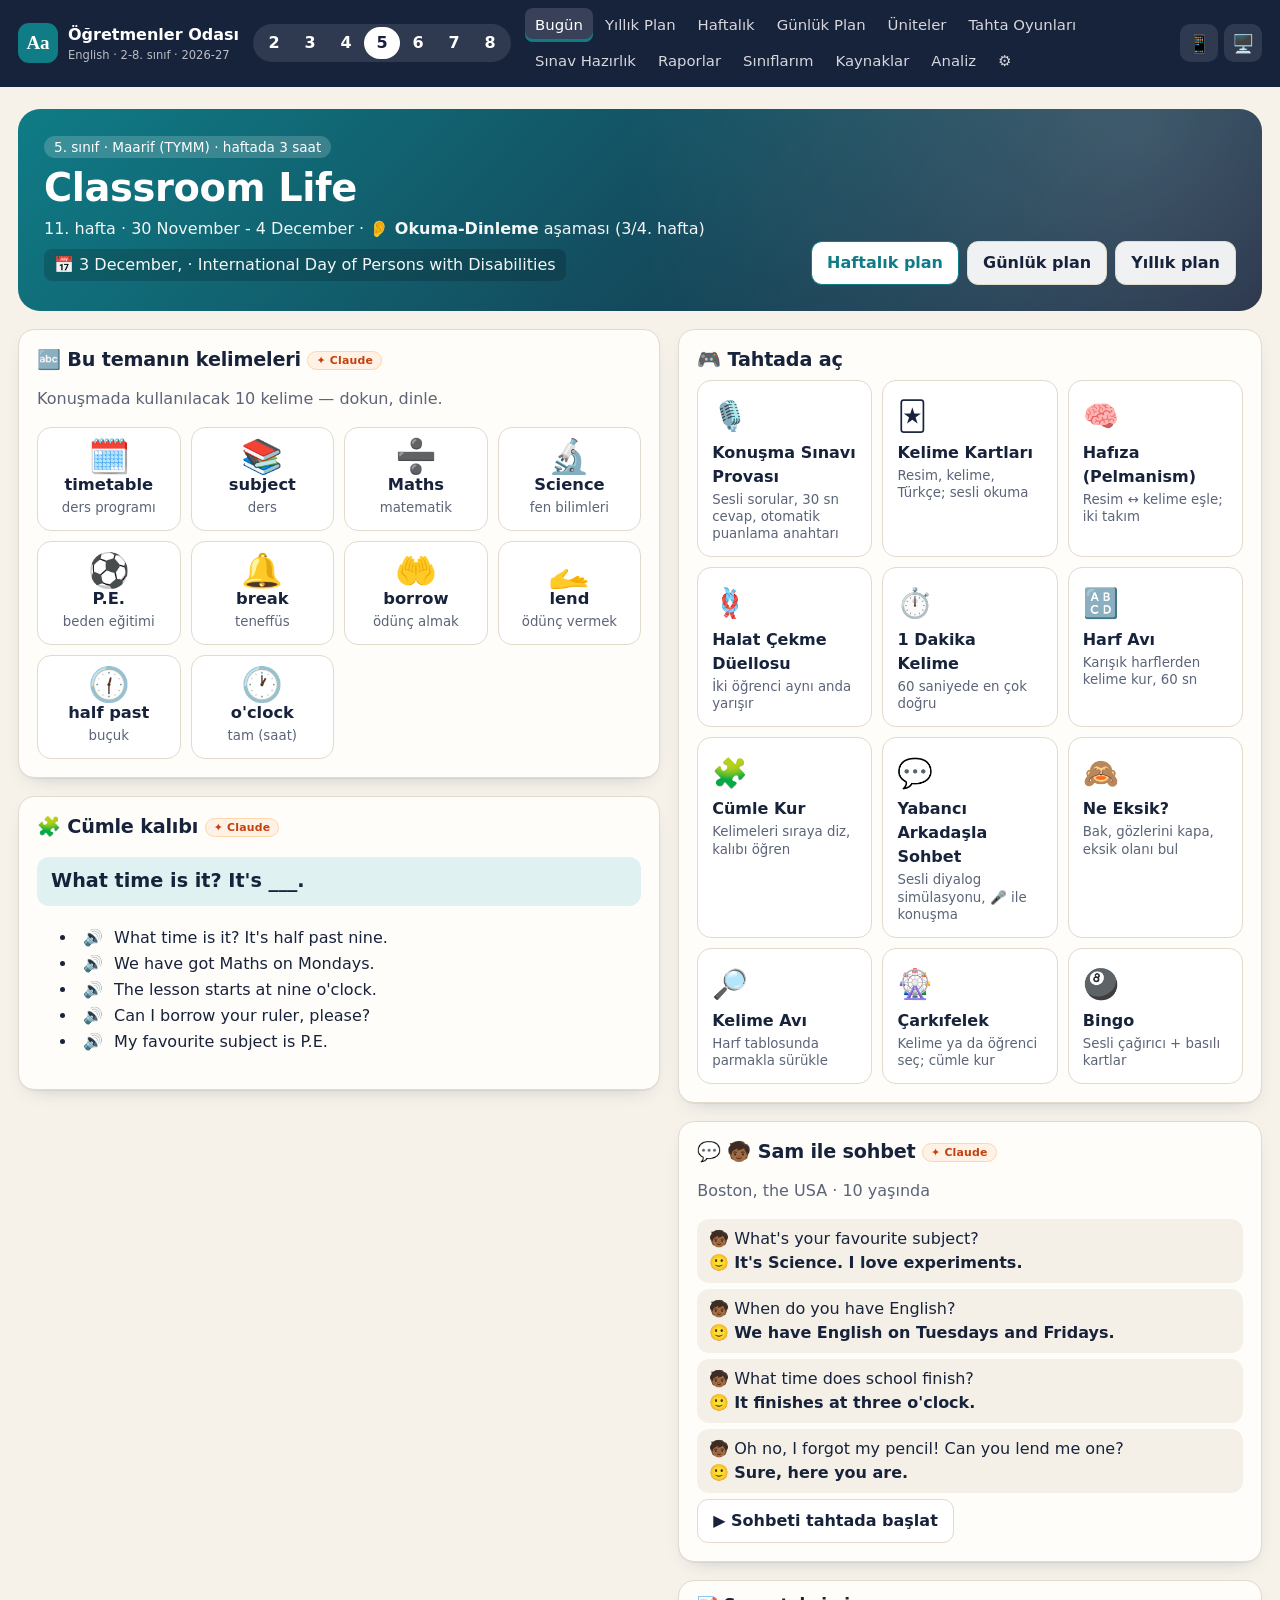
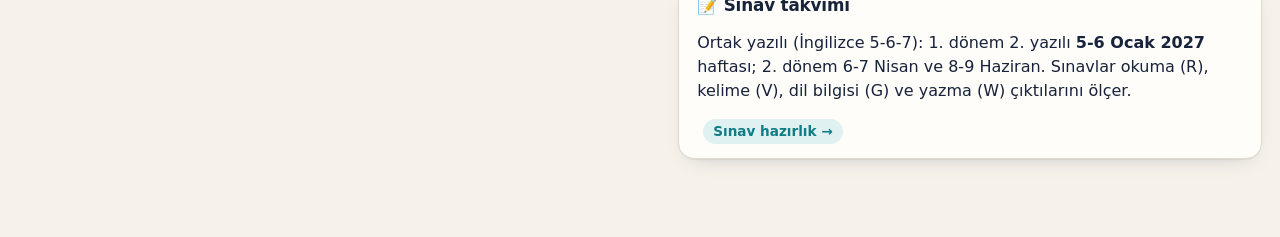
==== index.html @ d0e78f54 "Öğretmenler Odası · English 0.1: 2-8. sınıf MEB 2026-27 planları, tahta oyunları, düellolar, konuşma" ====
<!doctype html>
<html lang="tr">
<head>
<meta charset="utf-8">
<meta name="viewport" content="width=device-width, initial-scale=1">
<title>Öğretmenler Odası · English</title>
<meta name="description" content="İngilizce öğretmenleri için 2-8. sınıf Maarif ve 2018 programına göre yıllık, haftalık, günlük plan; akıllı tahta oyunları, sohbet simülasyonu, raporlar.">
<link rel="stylesheet" href="css/stil.css">
</head>
<body>
<header class="ust">
  <a class="marka" href="#bugun"><span class="marka-isaret">Aa</span><span><b>Öğretmenler Odası</b><small>English · 2-8. sınıf · 2026-27</small></span></a>
  <nav class="sinif-sec" id="sinif-sec" aria-label="Sınıf düzeyi"></nav>
  <nav class="menu" id="menu"></nav>
  <div class="ust-sag"><a class="ikon" href="ogrenci.html" title="Öğrenci uygulaması">📱</a><button class="ikon" id="tahta-modu" title="Akıllı tahta modu (iri yazı)">🖥️</button></div>
</header>
<main id="sayfa" class="sayfa"></main>
<div id="baski"></div>

<template id="analiz-sablon">
<div class="sayfa-bas"><div><h1>Program ve Sınav Analizi</h1><p class="soluk">2026-2027 İngilizce 2-8. sınıf · araştırma özeti (20 Kasım 2026)</p></div></div>
<div class="iki-kolon"><div>
<div class="kart-kutu"><h2>1. Hangi sınıf hangi programda?</h2>
<table class="plan"><thead><tr><th>Sınıf</th><th>2026-27 programı</th><th>Haftalık saat</th><th>Yapı</th></tr></thead><tbody>
<tr><td>2</td><td>Maarif (TYMM) — 2. yılı</td><td>2</td><td>6 tema (School Life → Life in the City & the World)</td></tr>
<tr><td>3</td><td><b>Maarif — bu yıl başladı</b></td><td>2</td><td>6 tema; orientation + 2 hafta revision</td></tr>
<tr><td>4</td><td>2018 programı</td><td>2</td><td>10 ünite (Classroom Rules → Food and Drinks)</td></tr>
<tr><td>5</td><td>Maarif — 3. yılı</td><td>3</td><td>8 tema (School Life → Life in the Universe & Future)</td></tr>
<tr><td>6</td><td>Maarif — 2. yılı</td><td>3</td><td>8 tema</td></tr>
<tr><td>7</td><td>2018 programı</td><td>4</td><td>10 ünite (Appearance and Personality → Planets)</td></tr>
<tr><td>8</td><td>2018 programı (LGS)</td><td>4</td><td>10 ünite (Friendship → Natural Forces)</td></tr></tbody></table>
<p class="soluk">Kaynak: MEB “İngilizce (2-8. sınıf) taslak yıllık çerçeve plan” 2026-2027 (tymm.meb.gov.tr). 4, 7, 8. sınıfların Maarif temaları yayımlandı ama 2027-28'de uygulanacak; uygulama bunları “gelecek program” olarak saklar.</p></div>
<div class="kart-kutu"><h2>2. Maarif modelinin ders akışı</h2>
<p>Her tema aynı beceri ailelerini sırayla işler: <b>L</b> dinleme/izleme (hazırlık → genel anlam → ayrıntı → yansıtma), <b>P</b> telaffuz, <b>R</b> okuma, <b>V</b> kelime, <b>G</b> dil bilgisi (kalıp/“chunk”), <b>W</b> yazma (kopyala → modelden üret → yapılandır → paylaş → yansıt), <b>S</b> konuşma. Kod biçimi <code>ENG.5.2.V1</code> = 5. sınıf, 2. tema, kelime çıktısı.</p>
<ul><li>Giriş metni çoğunlukla <b>dijital hikâye</b>: önce durmadan, sonra durdurarak izlenir.</li>
<li>Dil bilgisi <b>kural anlatmadan</b>, kalıplarla ve örneklerden keşfettirilerek verilir (2-3. sınıfta tamamen “chunk”).</li>
<li>Önerilen teknikler: TPR, gölge okuma, koro, fısıltı zinciri, piramit/radyo okuma, Bingo, Pelmanism, King's Game, Odd One Out, resim sözlüğü, show and tell.</li>
<li>Her temanın sonunda <b>performans görevi</b> (ör. 5. sınıf “dream classroom” posteri, 8. sınıf okul etkinliği önerisi) ve dereceli puanlama.</li>
<li>Her temada <b>farklılaştırma</b>: zenginleştirme + destekleme etkinliği.</li></ul>
<p>Uygulama bu akışı 6 aşamaya böler: 🔍 Keşif → 🔤 Kelime → 🧩 Kalıp → 👂 Okuma-Dinleme → 🗣️ Konuşma → ✍️ Yazma & Görev; temanın hafta sayısına göre dağıtır.</p></div>
</div><div>
<div class="kart-kutu"><h2>3. Sınav sistemi</h2>
<ul><li><b>Ortak Yazılı Sınav Sistemi (OYSS)</b> 2026-27'de ortaokul 5, 6, 7. sınıflarda İngilizceyi kapsıyor (okul geneli). MEB her dönem için 5 senaryoluk konu-soru dağılım tablosu yayımlıyor; zümre birini seçiyor.</li>
<li>Tablolarda yalnız <b>R (okuma), V (kelime), G (dil bilgisi), W (yazma)</b> çıktıları var; dinleme ve konuşma yazılıda ölçülmüyor → derste performans ve gözlemle değerlendirilmeli.</li>
<li>Ülke geneli ortak sınavlarda İngilizce yok (6-7 matematik/Türkçe). Ülke geneli takvim: 5-6 Ocak, 6-7 Nisan, 8-9 Haziran 2027.</li>
<li><b>LGS</b>: sistem değişmedi; sözel oturumda 10 İngilizce sorusu. 8. sınıf İngilizce programı değişmedi.</li></ul></div>
<div class="kart-kutu"><h2>4. Bu uygulamada neler var?</h2>
<ul><li>MEB yıllık planı (37 hafta), tema içerikleri, farklılaştırma ve performans görevleri — resmî metinden otomatik.</li>
<li>Her ünite için ≤10 konuşma kelimesi, 1 cümle kalıbı + 5 örnek, yabancı arkadaşla 4 adımlık sohbet (✦ Claude).</li>
<li>Haftalık plan, sınıf saatine göre günlük plan (40 dk, MEB tablosu biçimi, Word'e aktarılır).</li>
<li>11 tahta oyunu; düellolar: Halat Çekme, 1 Dakika Kelime, Harf Avı.</li>
<li>Öğrenci uygulaması: haftalık görev, aralıklı tekrar (Leitner), düellolar, rapor kodu / sunucu senkronu.</li>
<li>Ücretsiz platform bağlantıları (Eğitimhane, Wordwall, İngilizceciyiz, Liveworksheets…) — içerik sahiplerine ait olduğu için kopyalanmaz, bağlantı verilir.</li></ul></div>
<div class="kart-kutu"><h2>Kaynaklar</h2><ul class="kucuk-y">
<li><a target="_blank" rel="noopener" href="https://tymm.meb.gov.tr/ogretim-programlari/ingilizce-dersi-temel-egitim">TYMM İngilizce öğretim programı (2-8)</a></li>
<li><a target="_blank" rel="noopener" href="https://tymm.meb.gov.tr/taslak-cerceve-planlari/temel-egitim">TYMM taslak çerçeve planları 2026-27</a></li>
<li><a target="_blank" rel="noopener" href="https://odsgm.meb.gov.tr/www/1donem-konu-soru-dagilim-tablolari-2026-2027/icerik/1724">ODSGM 1. dönem konu-soru dağılım tabloları</a></li>
<li><a target="_blank" rel="noopener" href="https://www.meb.gov.tr/ortak-yazili-sinav-sistemiyle-ilgili-sikca-sorulan-sorular-rehberi-hazirlandi/haber/42290/tr">MEB: OYSS sıkça sorulan sorular</a></li>
<li><a target="_blank" rel="noopener" href="https://meb.gov.tr/ulke-geneli-ortak-yazili-sinav-takvimi-belli-oldu/haber/41874/tr">MEB: ülke geneli ortak yazılı takvimi</a></li></ul></div>
</div></div>
</template>

<script src="js/yapilandirma.js"></script>
<script src="js/veri-meb.js"></script>
<script src="js/icerik-ilkokul.js"></script>
<script src="js/icerik-56.js"></script>
<script src="js/icerik-78.js"></script>
<script src="js/ortak.js"></script>
<script src="js/oyunlar.js"></script>
<script src="js/app.js"></script>
</body>
</html>
---- css/stil.css ----
/* Öğretmenler Odası · English — kâğıt zemin, mürekkep üst çubuk; her sınıf düzeyinin kendi rengi. Akıllı tahtada uzaktan okunur. */
:root {
  --kagit: #f6f2ea; --kart: #fffdf9; --murekkep: #17223b; --soluk: #5b6478; --cizgi: #e2dacb;
  --vurgu: #0f7c86; --vurgu-acik: #dff1f1; --claude: #c2410c; --meb: #b91c1c; --dis: #475569;
  --dogru: #15803d; --yanlis: #dc2626; --t0: #2563eb; --t1: #e11d48;
  --golge: 0 1px 0 rgba(23, 34, 59, .05), 0 8px 22px -14px rgba(23, 34, 59, .35);
  --r: 16px; --font: "Segoe UI", "Noto Sans", system-ui, sans-serif;
}
body[data-sinif="2"] { --vurgu: #e4572e; --vurgu-acik: #fde4dc; }
body[data-sinif="3"] { --vurgu: #d97706; --vurgu-acik: #fdeccc; }
body[data-sinif="4"] { --vurgu: #65a30d; --vurgu-acik: #e6f4d0; }
body[data-sinif="5"] { --vurgu: #0f7c86; --vurgu-acik: #dff1f1; }
body[data-sinif="6"] { --vurgu: #2563eb; --vurgu-acik: #dde8fd; }
body[data-sinif="7"] { --vurgu: #7c3aed; --vurgu-acik: #ece3fd; }
body[data-sinif="8"] { --vurgu: #be123c; --vurgu-acik: #fbdde5; }
* { box-sizing: border-box; }
[hidden] { display: none !important; }
html { font-size: 16px; }
body { margin: 0; background: var(--kagit); color: var(--murekkep); font-family: var(--font); line-height: 1.5; }
body.tahta { font-size: 1.25rem; }
a { color: var(--vurgu); }
button, input, select, textarea { font: inherit; color: inherit; }
h1, h2, h3 { line-height: 1.2; margin: 0 0 .5em; letter-spacing: -.01em; }
h1 { font-size: 1.9rem; } h2 { font-size: 1.2rem; } h3 { font-size: 1.05rem; }
pre { white-space: pre-wrap; font: inherit; font-size: .92em; margin: .3em 0; }
code { background: #efe8da; padding: 1px 5px; border-radius: 5px; }

/* üst çubuk */
.ust { position: sticky; top: 0; z-index: 30; display: flex; align-items: center; gap: 14px; padding: 8px 18px; background: var(--murekkep); color: #fff; flex-wrap: wrap; }
.marka { display: flex; gap: 10px; align-items: center; color: #fff; text-decoration: none; }
.marka-isaret { display: grid; place-items: center; width: 40px; height: 40px; border-radius: 11px; background: var(--vurgu); font-weight: 800; font-size: 19px; font-family: Georgia, serif; }
.marka b { display: block; } .marka small { display: block; opacity: .7; font-size: .72rem; }
.sinif-sec { display: flex; background: rgba(255,255,255,.1); border-radius: 999px; padding: 3px; }
.sinif-sec button { border: 0; background: transparent; color: #fff; width: 36px; height: 32px; border-radius: 999px; font-weight: 700; cursor: pointer; }
.sinif-sec button[aria-selected="true"] { background: #fff; color: var(--murekkep); }
.menu { display: flex; gap: 2px; flex-wrap: wrap; flex: 1; }
.menu a { color: #fff; text-decoration: none; padding: 6px 10px; border-radius: 8px; opacity: .82; font-size: .93rem; }
.menu a:hover, .menu a.aktif { background: rgba(255,255,255,.14); opacity: 1; }
.menu a.aktif { box-shadow: inset 0 -3px 0 var(--vurgu); }
.ust-sag { display: flex; gap: 6px; }
.ikon { display: grid; place-items: center; width: 38px; height: 38px; border-radius: 10px; border: 0; background: rgba(255,255,255,.1); color: #fff; text-decoration: none; cursor: pointer; font-size: 18px; }

.sayfa { max-width: 1360px; margin: 0 auto; padding: 22px 18px 60px; }
.sayfa-bas { display: flex; justify-content: space-between; align-items: flex-end; gap: 14px; flex-wrap: wrap; margin-bottom: 16px; }
.sayfa-bas .sag { display: flex; gap: 8px; flex-wrap: wrap; }
.soluk { color: var(--soluk); } .orta { text-align: center; padding: 40px; }
.bilgi { background: #fff7e0; border: 1px solid #f1dca0; padding: 10px 14px; border-radius: 12px; }
.iki-kolon { display: grid; grid-template-columns: 1.1fr 1fr; gap: 18px; align-items: start; }
@media (max-width: 980px) { .iki-kolon { grid-template-columns: 1fr; } }
.kart-kutu { background: var(--kart); border: 1px solid var(--cizgi); border-radius: var(--r); padding: 18px; box-shadow: var(--golge); margin-bottom: 18px; }
.kart-kutu.ince { padding: 14px 18px; }
.kart-kutu.vurgu-k { border-left: 6px solid var(--vurgu); }
details { border-top: 1px dashed var(--cizgi); padding: 8px 0; } summary { cursor: pointer; font-weight: 600; }

.btn { display: inline-flex; align-items: center; gap: 6px; padding: 9px 15px; border-radius: 11px; border: 1px solid var(--cizgi); background: #fff; cursor: pointer; text-decoration: none; color: var(--murekkep); font-weight: 600; }
.btn:hover { border-color: var(--vurgu); }
.btn.ana { background: var(--vurgu); color: #fff; border-color: var(--vurgu); }
.btn.yesil { background: var(--dogru); color: #fff; border-color: var(--dogru); } .btn.kirmizi { color: var(--yanlis); }
.btn.kucuk { padding: 5px 10px; }
.mini-btn { display: inline-block; margin-left: 6px; padding: 2px 10px; border-radius: 999px; background: var(--vurgu-acik); color: var(--vurgu); text-decoration: none; font-weight: 600; font-size: .85em; border: 0; cursor: pointer; }
.rozet { display: inline-block; font-size: .68rem; font-weight: 700; padding: 2px 8px; border-radius: 999px; vertical-align: middle; letter-spacing: .02em; }
.rozet.claude { background: #fff1e6; color: var(--claude); border: 1px solid #fed7aa; }
.rozet.meb { background: #fee2e2; color: var(--meb); } .rozet.dis { background: #e2e8f0; color: var(--dis); }
.cip { display: inline-flex; gap: 6px; align-items: center; padding: 6px 12px; border-radius: 999px; border: 1px solid var(--cizgi); background: #fff; cursor: pointer; text-decoration: none; color: var(--murekkep); margin: 0 6px 6px 0; }
.cip.aktif { background: var(--vurgu); color: #fff; border-color: var(--vurgu); }
.satir { display: flex; gap: 8px; flex-wrap: wrap; margin: 10px 0; align-items: center; }
.satir input { flex: 1; min-width: 180px; }
input, select, textarea { padding: 8px 10px; border: 1px solid var(--cizgi); border-radius: 10px; background: #fff; }
textarea { width: 100%; } label { display: block; margin-bottom: 10px; } label > input, label > select, label > textarea { display: block; width: 100%; margin-top: 4px; }

/* bugün */
.bugun-hero { display: flex; justify-content: space-between; gap: 20px; align-items: flex-end; flex-wrap: wrap; padding: 26px; border-radius: 22px; margin-bottom: 18px; color: #fff;
  background: radial-gradient(circle at 90% 10%, rgba(255,255,255,.18), transparent 45%), linear-gradient(135deg, var(--vurgu), var(--murekkep)); }
.bugun-hero h1 { font-size: 2.4rem; margin: 6px 0; } .bugun-hero p { margin: 4px 0; opacity: .95; }
.bugun-hero .etiket { background: rgba(255,255,255,.18); padding: 3px 10px; border-radius: 999px; font-size: .85rem; }
.bugun-hero .gun { background: rgba(0,0,0,.18); display: inline-block; padding: 4px 10px; border-radius: 8px; }
.hero-dugme { display: flex; gap: 8px; flex-wrap: wrap; } .hero-dugme .btn:not(.ana) { background: rgba(255,255,255,.92); }
.hero-dugme .btn.ana { background: #fff; color: var(--vurgu); }
.kelimeler { display: grid; grid-template-columns: repeat(auto-fill, minmax(118px, 1fr)); gap: 10px; }
.kelime-k { display: flex; flex-direction: column; align-items: center; padding: 12px 6px; border-radius: 14px; border: 1px solid var(--cizgi); background: #fff; cursor: pointer; }
.kelime-k:hover { border-color: var(--vurgu); transform: translateY(-2px); }
.kelime-k .emo { font-size: 2.1rem; } .kelime-k b { font-size: 1.02rem; text-align: center; } .kelime-k small { color: var(--soluk); text-align: center; }
.kalip { background: var(--vurgu-acik); padding: 10px 14px; border-radius: 12px; font-weight: 600; }
.buyuk-k { font-size: 1.2rem; }
.ses-k { border: 0; background: none; cursor: pointer; }
.oyun-izgara { display: grid; grid-template-columns: repeat(auto-fill, minmax(150px, 1fr)); gap: 10px; }
.oyun-izgara.buyuk { grid-template-columns: repeat(auto-fill, minmax(210px, 1fr)); gap: 14px; }
.oyun-k { position: relative; display: flex; flex-direction: column; gap: 2px; padding: 14px; border-radius: 14px; background: #fff; border: 1px solid var(--cizgi); text-decoration: none; color: var(--murekkep); }
.oyun-k:hover { border-color: var(--vurgu); box-shadow: var(--golge); }
.oyun-k span { font-size: 1.8rem; } .oyun-k small { color: var(--soluk); line-height: 1.3; }
.oyun-izgara.buyuk .oyun-k span { font-size: 2.6rem; }
.oyun-k em { position: absolute; top: 10px; right: 10px; font-style: normal; font-size: .7rem; font-weight: 700; background: #fde68a; padding: 1px 8px; border-radius: 999px; }
.sohbet-on p { margin: 6px 0; padding: 8px 12px; background: #f4f0e8; border-radius: 12px; }

/* planlar */
table.plan, table.gunluk { width: 100%; border-collapse: collapse; background: #fff; font-size: .92rem; }
.plan th, .plan td, .gunluk th, .gunluk td { border: 1px solid var(--cizgi); padding: 6px 8px; text-align: left; vertical-align: top; }
.plan thead th { background: var(--murekkep); color: #fff; position: sticky; top: 56px; }
.plan tr.ozel td { background: #f3efe6; color: var(--soluk); }
.plan tr.simdi td { background: var(--vurgu-acik); font-weight: 600; }
.plan td.sayi { text-align: center; }
.plan tr.pasif td { opacity: .5; }
.kucuk-y { font-size: .82rem; }
.gunluk th { width: 150px; background: #f4f0e8; } .gunluk th.ara { background: var(--vurgu); color: #fff; text-align: center; }
#gunluk-govde:focus { outline: 2px dashed var(--vurgu); outline-offset: 6px; }
.gezgin { display: flex; gap: 8px; margin-bottom: 16px; flex-wrap: wrap; }
.sekmeler { display: flex; gap: 6px; margin-bottom: 12px; flex-wrap: wrap; }
.sekme { padding: 8px 16px; border-radius: 10px; background: #fff; border: 1px solid var(--cizgi); text-decoration: none; color: var(--murekkep); font-weight: 600; }
.sekme.aktif { background: var(--vurgu); color: #fff; border-color: var(--vurgu); }
.etkinlik-l { padding-left: 22px; } .etkinlik-l li { margin-bottom: 10px; } .etkinlik-l small { display: block; color: var(--soluk); }
.ogr-odev { background: #eef6ff; padding: 10px 12px; border-radius: 12px; }
.unite-izgara { display: grid; grid-template-columns: repeat(auto-fill, minmax(230px, 1fr)); gap: 14px; }
.unite-k { display: flex; flex-direction: column; gap: 4px; padding: 16px; background: #fff; border-radius: 16px; border: 1px solid var(--cizgi); text-decoration: none; color: var(--murekkep); }
.unite-k:hover { border-color: var(--vurgu); }
.unite-k .no { width: 30px; height: 30px; border-radius: 9px; display: grid; place-items: center; background: var(--vurgu); color: #fff; font-weight: 700; }
.unite-k .emo-s { font-size: 1.4rem; } .unite-k small { color: var(--soluk); }
.unite-sec { margin-bottom: 14px; }
.kaynaklar { display: grid; grid-template-columns: repeat(auto-fill, minmax(190px, 1fr)); gap: 8px; }
.kaynak { position: relative; display: grid; grid-template-columns: 34px 1fr; padding: 10px; border-radius: 12px; background: #fff; border: 1px solid var(--cizgi); text-decoration: none; color: var(--murekkep); }
.kaynak span { grid-row: span 2; font-size: 1.4rem; } .kaynak small { color: var(--soluk); line-height: 1.25; }
.kaynak.ozel { border-color: #fcd34d; background: #fffbeb; } .kaynak i { position: absolute; top: 4px; right: 8px; font-style: normal; color: var(--soluk); cursor: pointer; }
.sinif-k { display: flex; justify-content: space-between; gap: 12px; flex-wrap: wrap; }
.sinif-k .kod { font-size: 1.8rem; font-weight: 800; letter-spacing: .08em; margin: 0; color: var(--vurgu); font-family: Consolas, monospace; }
.sinif-k .dugmeler { display: flex; gap: 6px; flex-wrap: wrap; align-items: flex-start; }

/* oyun */
body.oyun-modu .sayfa { max-width: none; padding: 0; }
.oyun-sayfa { display: flex; flex-direction: column; min-height: calc(100vh - 56px); }
.oyun-bar { display: flex; gap: 10px; align-items: center; padding: 10px 16px; background: #fff; border-bottom: 1px solid var(--cizgi); flex-wrap: wrap; }
.oyun-bar .ayar-alan { display: flex; gap: 6px; flex: 1; justify-content: flex-end; flex-wrap: wrap; align-items: center; }
.oyun-alan { flex: 1; padding: 18px; display: flex; flex-direction: column; font-size: 1.3rem; }
.oyun-ust { display: flex; justify-content: space-between; align-items: center; gap: 10px; margin-bottom: 14px; font-size: 1.15rem; flex-wrap: wrap; }
.oyun-alt { display: flex; gap: 10px; justify-content: center; margin-top: 18px; flex-wrap: wrap; }
.oyun-alt .btn { font-size: 1.1rem; padding: 12px 20px; }
.emo { font-family: "Segoe UI Emoji", "Apple Color Emoji", "Noto Color Emoji", sans-serif; line-height: 1; }
.oyun-son { text-align: center; margin: auto; } .oyun-son .kupa { font-size: 5rem; } .buyuk { font-size: 2.4rem; font-weight: 800; margin: .2em 0; }
.kart-sahne { display: grid; place-items: center; flex: 1; perspective: 1200px; }
.flash { position: relative; width: min(560px, 90vw); height: min(380px, 52vh); border: 0; border-radius: 28px; background: #fff; box-shadow: var(--golge), 0 0 0 6px var(--vurgu-acik); cursor: pointer; display: flex; flex-direction: column; align-items: center; justify-content: center; gap: 6px; transition: transform .4s; }
.flash .emo { font-size: 8rem; } .flash .en { font-size: 3rem; font-weight: 800; } .flash .tr { font-size: 1.6rem; color: var(--soluk); visibility: hidden; }
.flash.ters .tr { visibility: visible; } .flash.ters { transform: rotateX(6deg); }
.hafiza { display: grid; gap: 10px; flex: 1; grid-template-columns: repeat(5, 1fr); }
.hafiza.n12 { grid-template-columns: repeat(4, 1fr); } .hafiza.n16 { grid-template-columns: repeat(4, 1fr); }
.hk { position: relative; min-height: 110px; border-radius: 16px; border: 0; background: var(--murekkep); color: #fff; cursor: pointer; font-size: 1.4rem; }
.hk .on { display: none; } .hk.acik { background: #fff; color: var(--murekkep); box-shadow: inset 0 0 0 3px var(--vurgu); }
.hk.acik .on { display: block; } .hk.acik .arka { display: none; } .hk .emo { font-size: 3rem; } .hk .arka { font-size: 2rem; opacity: .5; }
.hk.bulundu.t0 { box-shadow: inset 0 0 0 4px var(--t0); background: #e0ebff; } .hk.bulundu.t1 { box-shadow: inset 0 0 0 4px var(--t1); background: #ffe1e8; } .hk.bulundu.x { background: #dcfce7; }
.takim { padding: 4px 12px; border-radius: 999px; font-weight: 700; } .takim.t0 { color: var(--t0); } .takim.t1 { color: var(--t1); }
.takim.sira { color: #fff; } .takim.t0.sira { background: var(--t0); } .takim.t1.sira { background: var(--t1); }
.halat { display: grid; grid-template-columns: 1fr 260px 1fr; gap: 14px; flex: 1; }
.taraf { border-radius: 22px; padding: 16px; display: flex; flex-direction: column; gap: 12px; transition: opacity .2s; }
.taraf.t0 { background: #e0ebff; } .taraf.t1 { background: #ffe1e8; } .taraf.kilitli { opacity: .35; pointer-events: none; }
.taraf .ad { font-weight: 800; font-size: 1.3rem; display: flex; justify-content: space-between; }
.t0 .ad { color: var(--t0); } .t1 .ad { color: var(--t1); }
.ipucu { text-align: center; padding: 10px; font-size: 1.8rem; font-weight: 700; } .ipucu .emo { font-size: 5rem; } .ipucu small { display: block; font-size: 1rem; color: var(--soluk); }
.secim { display: grid; gap: 10px; } .secim.d4 { grid-template-columns: 1fr 1fr; }
.btn.sec { justify-content: center; font-size: 1.35rem; padding: 16px; } .btn.sec .emo { font-size: 2.6rem; }
.btn.yanlis, .btn.sec.yanlis { background: #fee2e2; border-color: var(--yanlis); }
.ip-alan { position: relative; display: flex; flex-direction: column; justify-content: center; align-items: center; gap: 20px; }
.ip { width: 100%; height: 14px; background: repeating-linear-gradient(45deg, #a16207, #a16207 8px, #ca8a04 8px, #ca8a04 16px); border-radius: 8px; transition: transform .35s; display: flex; justify-content: center; }
.dugum { font-size: 2.6rem; margin-top: -22px; }
.cizgi { position: absolute; top: 20%; bottom: 20%; width: 4px; border-radius: 4px; } .cizgi.c0 { left: 0; background: var(--t0); } .cizgi.c1 { right: 0; background: var(--t1); }
.halat.yuzyuze { grid-template-columns: 1fr; grid-template-rows: 1fr 70px 1fr; }
.halat.yuzyuze .t0 { transform: rotate(180deg); } .halat.yuzyuze .ip-alan { flex-direction: row; } .halat.yuzyuze .cizgi { display: none; }
.sure { height: 10px; background: var(--cizgi); border-radius: 6px; overflow: hidden; margin-bottom: 12px; } .sure i { display: block; height: 100%; width: 100%; background: var(--vurgu); transition: width 1s linear; }
.dakika, .harfavi { max-width: 760px; width: 100%; margin: 0 auto; }
.dk-soru .tr { font-size: 2.2rem; }
.yazilan { display: flex; gap: 8px; justify-content: center; margin: 14px 0; } .yazilan i { width: 52px; height: 60px; border-bottom: 4px solid var(--murekkep); display: grid; place-items: center; font-style: normal; font-size: 2rem; font-weight: 800; }
.harfler { display: flex; gap: 10px; justify-content: center; flex-wrap: wrap; } .btn.harf { width: 64px; height: 64px; justify-content: center; font-size: 1.8rem; }
.btn.harf:disabled { opacity: .25; }
.salla { animation: salla .4s; } @keyframes salla { 25% { transform: translateX(-8px); } 75% { transform: translateX(8px); } }
.cumle-hedef { min-height: 76px; border: 3px dashed var(--cizgi); border-radius: 16px; padding: 12px; display: flex; gap: 8px; flex-wrap: wrap; align-items: center; margin: 12px 0; }
.cumle-hedef.dogru { border-color: var(--dogru); background: #dcfce7; }
.parca-yer { background: var(--vurgu); color: #fff; padding: 8px 14px; border-radius: 10px; font-weight: 700; }
.cumle-parca { display: flex; gap: 10px; flex-wrap: wrap; justify-content: center; } .btn.parca { font-size: 1.4rem; padding: 12px 18px; } .btn.parca:disabled { opacity: .25; }
.yonerge { text-align: center; font-size: 1.6rem; font-weight: 700; }
.eksik-izgara { display: grid; grid-template-columns: repeat(3, 1fr); gap: 14px; max-width: 900px; margin: 0 auto 16px; width: 100%; transition: filter .3s; }
.eksik-izgara.kapali { filter: blur(18px) grayscale(1); }
.ek { background: #fff; border-radius: 18px; padding: 18px; text-align: center; border: 1px solid var(--cizgi); } .ek .emo { font-size: 4rem; display: block; } .ek b { font-size: 1.4rem; }
.ek.dogru { background: #dcfce7; } .ek.yanlis { background: #fee2e2; } .ek.bos { background: #f4f0e8; }
.av-duzen { display: flex; gap: 20px; justify-content: center; flex-wrap: wrap; }
.av-izgara { display: grid; grid-template-columns: repeat(var(--n), 1fr); gap: 4px; width: min(640px, 92vw); touch-action: none; user-select: none; }
.av-izgara span { aspect-ratio: 1; display: grid; place-items: center; background: #fff; border-radius: 8px; font-weight: 800; font-size: clamp(1rem, 2.6vw, 1.7rem); border: 1px solid var(--cizgi); }
.av-izgara span.sec { background: #fde68a; } .av-izgara span.bulundu { background: var(--vurgu); color: #fff; }
.av-liste { list-style: none; padding: 0; font-size: 1.2rem; } .av-liste li.bulundu { text-decoration: line-through; color: var(--soluk); }
.cark-duzen { display: flex; gap: 30px; align-items: center; justify-content: center; flex-wrap: wrap; flex: 1; }
.cark-kap { position: relative; width: min(520px, 80vw); } .cark { width: 100%; transition: transform 4s cubic-bezier(.17,.67,.2,1); }
.cark-kap .ok { position: absolute; top: -10px; left: 50%; transform: translateX(-50%); font-size: 2.4rem; color: var(--murekkep); z-index: 2; }
.cark-sonuc { min-width: 260px; text-align: center; } .emo.dev { font-size: 6rem; }
.bingo { display: flex; gap: 20px; flex: 1; flex-wrap: wrap; } .bingo-simdi { flex: 2; min-width: 280px; display: grid; place-items: center; background: #fff; border-radius: 24px; text-align: center; min-height: 300px; }
.bingo-gecmis { flex: 1; display: flex; flex-direction: column; gap: 6px; max-height: 60vh; overflow: auto; } .bingo-gecmis span { background: #fff; padding: 6px 12px; border-radius: 10px; }
.sohbet { max-width: 760px; width: 100%; margin: 0 auto; display: flex; flex-direction: column; flex: 1; background: #fff; border-radius: 22px; overflow: hidden; box-shadow: var(--golge); }
.sohbet-ust { display: flex; align-items: center; gap: 12px; padding: 12px 16px; background: var(--murekkep); color: #fff; }
.sohbet-ust .avatar { font-size: 2.4rem; } .sohbet-ust small { display: block; opacity: .7; } .cevrimici { margin-left: auto; color: #4ade80; font-size: .9rem; }
.mesajlar { flex: 1; padding: 16px; display: flex; flex-direction: column; gap: 10px; overflow: auto; min-height: 260px; max-height: 52vh; background: #f4f0e8; }
.balon { display: flex; gap: 8px; align-items: flex-end; max-width: 85%; } .balon p { margin: 0; padding: 10px 14px; border-radius: 18px; background: #fff; font-size: 1.2rem; }
.balon.ben { align-self: flex-end; } .balon.ben p { background: var(--vurgu); color: #fff; border-bottom-right-radius: 4px; } .balon.o p { border-bottom-left-radius: 4px; }
.balon .av { font-size: 1.8rem; } .ses-b { border: 0; background: none; cursor: pointer; font-size: 1.2rem; }
.sohbet-secim { padding: 14px; display: flex; flex-direction: column; gap: 8px; border-top: 1px solid var(--cizgi); }
.btn.cevap { justify-content: flex-start; font-size: 1.15rem; padding: 12px 16px; } .btn.mikrofon { justify-content: center; background: #fef3c7; }
body.tahta .oyun-alan { font-size: 1.5rem; }

/* baskı */
#baski { display: none; }
@media print {
  @page { size: A4; margin: 12mm; }
  body { background: #fff; font-size: 11pt; } body > *:not(#baski) { display: none !important; } #baski { display: block; }
  .a4 { page-break-after: always; } .a4:last-child { page-break-after: auto; }
}
.a4 { font-size: 11pt; color: #000; } .a4 h3 { margin: 12px 0 6px; font-size: 12pt; }
.a4-ust { display: flex; justify-content: space-between; border-bottom: 2px solid #000; padding-bottom: 6px; margin-bottom: 8px; gap: 10px; flex-wrap: wrap; }
.a4-alt { margin-top: 12px; border-top: 1px solid #999; font-size: 8.5pt; color: #444; padding-top: 4px; }
.eslestir { display: grid; grid-template-columns: 1fr 1fr; } .eslestir ol { display: grid; grid-template-columns: 1fr 1fr; gap: 4px 20px; margin: 0; }
.eslestir .emo { font-size: 26pt; }
.a4-av { display: flex; gap: 18px; } .av-tablo { border-collapse: collapse; } .av-tablo td { width: 24px; height: 24px; border: 1px solid #aaa; text-align: center; font-weight: 700; font-size: 11pt; }
.a4-av ul { list-style: none; padding: 0; columns: 2; }
.sirala li, .sinav-s { margin-bottom: 10px; } .karisik { display: block; font-weight: 600; } .cizgi-alan, .yazi-alan { display: block; border-bottom: 1px solid #555; height: 26px; }
.sec-k { display: inline-block; margin-right: 14px; } .sohbet-k li { margin-bottom: 8px; }
.sinav { list-style: none; padding: 0; } .sinav-s { display: flex; gap: 8px; } .sinav-s .no { font-weight: 800; min-width: 22px; }
.a4.cevap { font-size: 10pt; } .a4.genis table { font-size: 9pt; }

/* konuşma sınavı */
.konusma { max-width: 900px; width: 100%; margin: 0 auto; background: #fff; border-radius: 24px; overflow: hidden; box-shadow: var(--golge); display: flex; flex-direction: column; }
.ks-ust { display: flex; align-items: center; gap: 12px; padding: 12px 18px; background: var(--murekkep); color: #fff; } .ks-ust .avatar { font-size: 2.4rem; } .ks-ust small { display: block; opacity: .7; } .ks-no { margin-left: auto; font-weight: 800; font-size: 1.3rem; }
.ks-govde { padding: 22px; }
.ks-soru { display: flex; align-items: center; gap: 14px; background: var(--vurgu-acik); border-radius: 18px; padding: 16px 18px; } .ks-soru .ark { font-size: 3rem; } .ks-soru p { flex: 1; margin: 0; font-size: 1.6rem; font-weight: 700; }
.ks-sure { position: relative; height: 14px; background: var(--cizgi); border-radius: 8px; margin: 16px 0; } .ks-sure i { display: block; height: 100%; width: 100%; background: var(--vurgu); border-radius: 8px; transition: width 1s linear; } .ks-sure b { position: absolute; right: 0; top: -26px; }
.ks-cevap { min-height: 110px; border: 3px dashed var(--cizgi); border-radius: 18px; padding: 14px; text-align: center; }
.ks-metin { font-size: 1.5rem; font-weight: 600; color: var(--murekkep); }
.btn.buyuk-btn { font-size: 1.3rem; padding: 16px 26px; } .btn.dinliyor { animation: nabiz 1s infinite; background: var(--yanlis); border-color: var(--yanlis); }
@keyframes nabiz { 50% { box-shadow: 0 0 0 14px rgba(220,38,38,.18); } }
.ks-ipucu { background: #fef3c7; padding: 8px 12px; border-radius: 10px; }
.ks-cubuk { display: grid; grid-template-columns: 110px 1fr 50px; gap: 10px; align-items: center; margin: 8px 0; } .ks-cubuk i { height: 16px; background: #eee6d8; border-radius: 8px; overflow: hidden; } .ks-cubuk b { display: block; height: 100%; background: var(--vurgu); }
.ks-sonuc .model { background: #f4f0e8; padding: 10px 14px; border-radius: 12px; } .ogr-puan { display: flex; gap: 8px; } .orta-k { text-align: center; }
.rubrik td, .rubrik th { border: 1px solid #555; padding: 6px; font-size: 10pt; vertical-align: top; } .rubrik { border-collapse: collapse; width: 100%; }
.soru-kart { display: grid; grid-template-columns: 1fr 1fr; gap: 8px; } .soru-kart div { border: 2px dashed #555; border-radius: 10px; padding: 10px; min-height: 70px; }
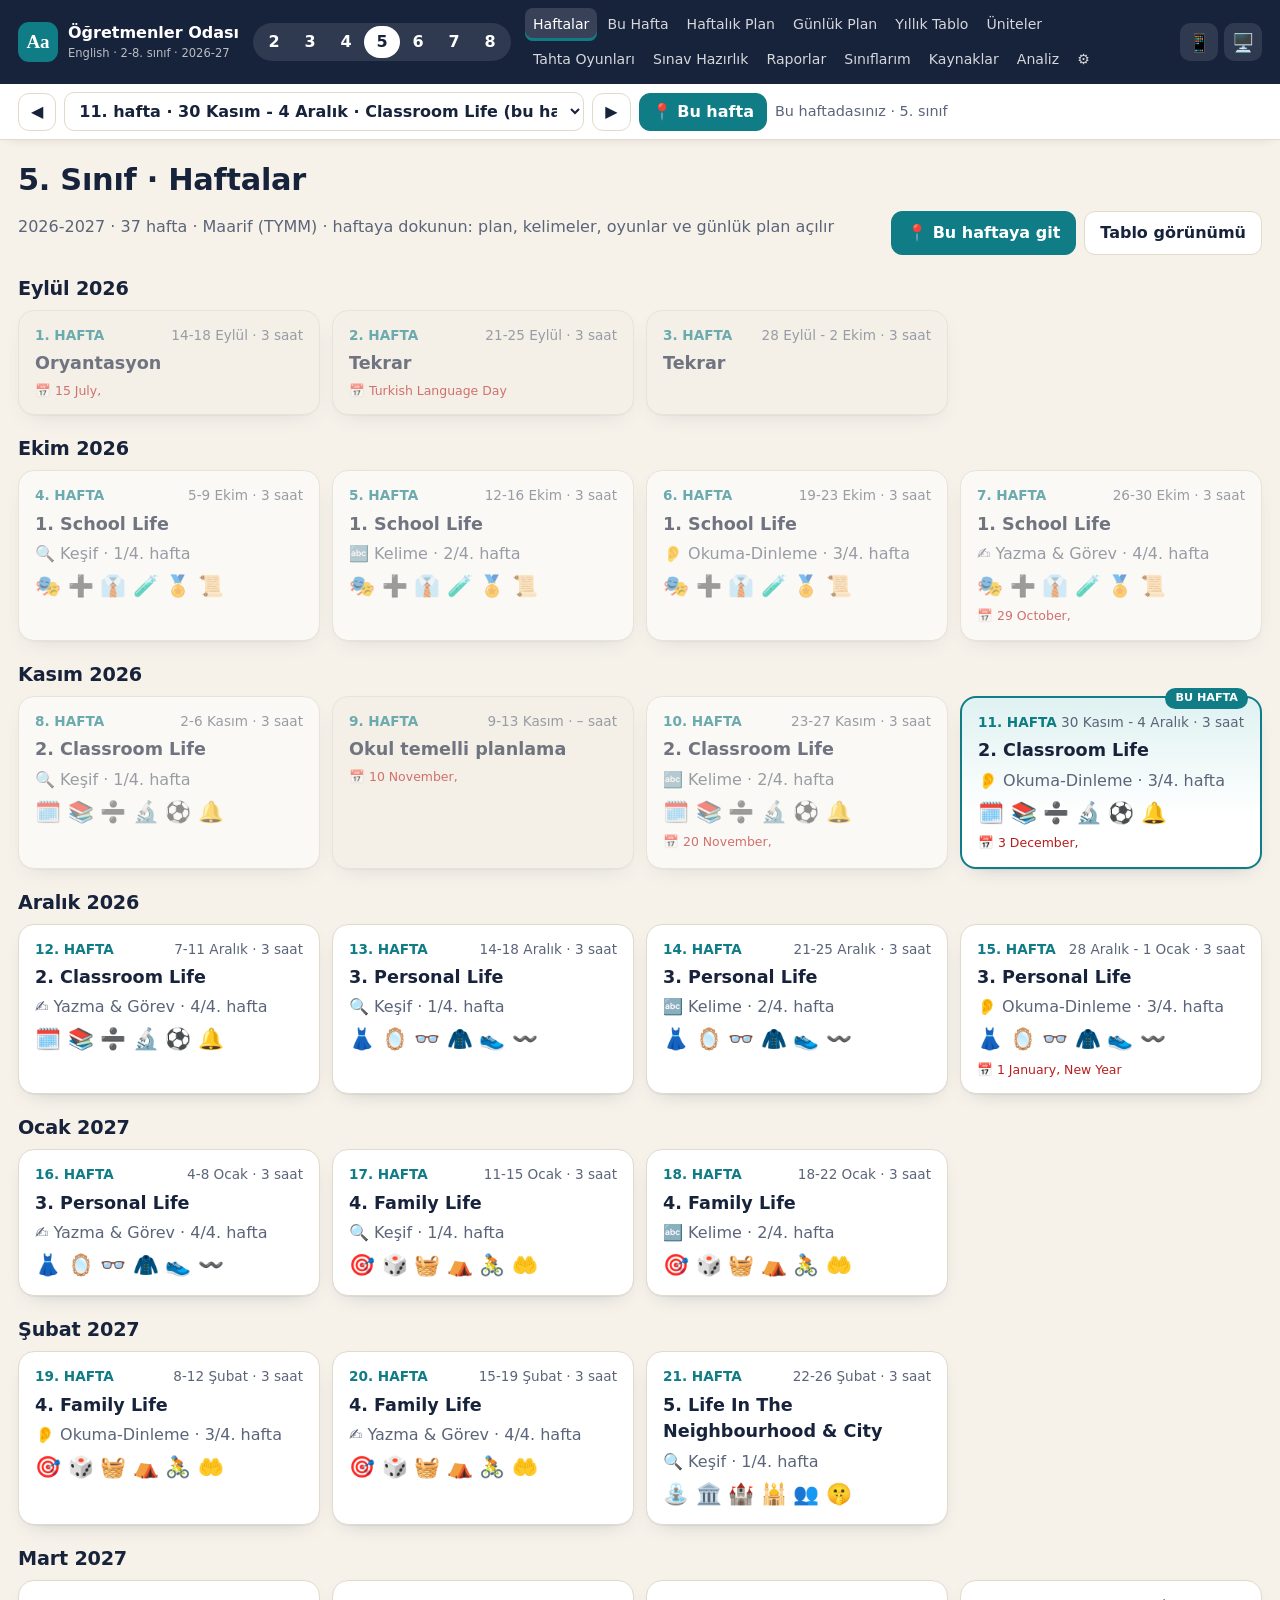
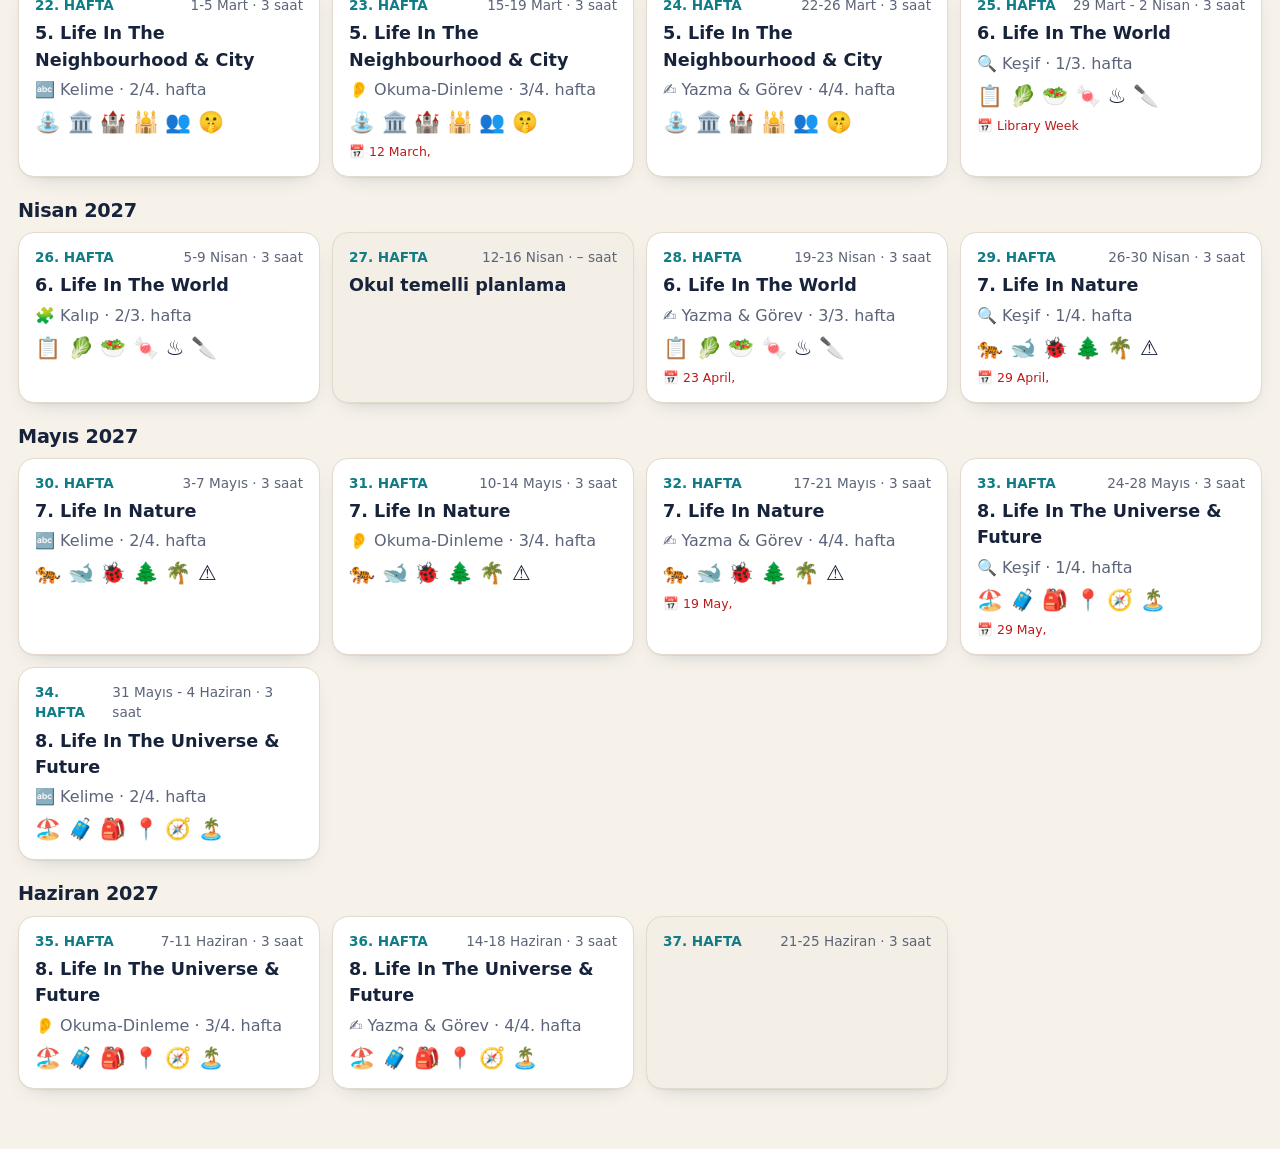
==== commit 9ed31982: "Hafta kartları ana sayfa + her sayfada hafta çubuğu; 58 üniteye 116 ünite oyunu (Yerleştir, Sırala, " ====
--- a/index.html
+++ b/index.html
@@ -14,6 +14,7 @@
   <nav class="menu" id="menu"></nav>
   <div class="ust-sag"><a class="ikon" href="ogrenci.html" title="Öğrenci uygulaması">📱</a><button class="ikon" id="tahta-modu" title="Akıllı tahta modu (iri yazı)">🖥️</button></div>
 </header>
+<div class="hafta-bar" id="hafta-bar" hidden></div>
 <main id="sayfa" class="sayfa"></main>
 <div id="baski"></div>
 
@@ -65,6 +66,8 @@
 <script src="js/icerik-ilkokul.js"></script>
 <script src="js/icerik-56.js"></script>
 <script src="js/icerik-78.js"></script>
+<script src="js/unite-oyun-ilkokul.js"></script>
+<script src="js/unite-oyun-orta.js"></script>
 <script src="js/ortak.js"></script>
 <script src="js/oyunlar.js"></script>
 <script src="js/app.js"></script>
--- a/css/stil.css
+++ b/css/stil.css
@@ -34,7 +34,7 @@
 .sinif-sec button { border: 0; background: transparent; color: #fff; width: 36px; height: 32px; border-radius: 999px; font-weight: 700; cursor: pointer; }
 .sinif-sec button[aria-selected="true"] { background: #fff; color: var(--murekkep); }
 .menu { display: flex; gap: 2px; flex-wrap: wrap; flex: 1; }
-.menu a { color: #fff; text-decoration: none; padding: 6px 10px; border-radius: 8px; opacity: .82; font-size: .93rem; }
+.menu a { color: #fff; text-decoration: none; padding: 6px 8px; border-radius: 8px; opacity: .82; font-size: .88rem; white-space: nowrap; }
 .menu a:hover, .menu a.aktif { background: rgba(255,255,255,.14); opacity: 1; }
 .menu a.aktif { box-shadow: inset 0 -3px 0 var(--vurgu); }
 .ust-sag { display: flex; gap: 6px; }
@@ -233,3 +233,43 @@
 .ks-sonuc .model { background: #f4f0e8; padding: 10px 14px; border-radius: 12px; } .ogr-puan { display: flex; gap: 8px; } .orta-k { text-align: center; }
 .rubrik td, .rubrik th { border: 1px solid #555; padding: 6px; font-size: 10pt; vertical-align: top; } .rubrik { border-collapse: collapse; width: 100%; }
 .soru-kart { display: grid; grid-template-columns: 1fr 1fr; gap: 8px; } .soru-kart div { border: 2px dashed #555; border-radius: 10px; padding: 10px; min-height: 70px; }
+
+/* ünite oyunları */
+.karakter-sec { text-align: center; margin: auto; } .kar-liste { display: flex; gap: 18px; justify-content: center; flex-wrap: wrap; margin-top: 18px; }
+.kar { display: flex; flex-direction: column; align-items: center; gap: 6px; padding: 18px 26px; border-radius: 22px; border: 3px solid var(--cizgi); background: #fff; cursor: pointer; }
+.kar:hover { border-color: var(--vurgu); transform: translateY(-3px); } .kar .emo { font-size: 5.5rem; }
+.uo-duzen { display: grid; grid-template-columns: 170px 1fr; gap: 18px; flex: 1; }
+.kar-panel { display: flex; flex-direction: column; align-items: center; justify-content: flex-end; gap: 8px; padding-bottom: 20px; }
+.kar-buyuk { font-size: 6.5rem; display: inline-block; } .kar-balon { background: #fff; border-radius: 18px; padding: 10px 14px; font-weight: 800; text-align: center; box-shadow: var(--golge); position: relative; }
+.kar-balon::after { content: ''; position: absolute; bottom: -10px; left: 50%; margin-left: -10px; border: 10px solid transparent; border-top-color: #fff; border-bottom: 0; }
+.zipla { animation: zipla .6s; } @keyframes zipla { 30% { transform: translateY(-34px) rotate(-6deg); } 60% { transform: translateY(0); } 80% { transform: translateY(-10px); } }
+.uo-ana { display: flex; flex-direction: column; min-width: 0; } .kucuk-yon { font-size: 1.3rem; margin: 0 0 12px; }
+.yer-kartlar { display: flex; flex-wrap: wrap; gap: 10px; justify-content: center; min-height: 92px; margin-bottom: 16px; }
+.yer-kart { display: flex; align-items: center; gap: 8px; padding: 10px 16px; border-radius: 16px; border: 2px solid var(--cizgi); background: #fff; cursor: grab; font-size: 1.15rem; touch-action: none; user-select: none; position: relative; z-index: 2; }
+.yer-kart .emo { font-size: 2.2rem; } .yer-kart.secili { border-color: var(--vurgu); box-shadow: 0 0 0 4px var(--vurgu-acik); } .yer-kart.suruk { z-index: 50; box-shadow: 0 16px 30px rgba(0,0,0,.25); cursor: grabbing; transition: none; }
+.yer-kart.yerlesti { cursor: default; border-color: var(--dogru); background: #ecfdf5; font-size: .95rem; padding: 6px 10px; } .yer-kart.yerlesti .emo { font-size: 1.5rem; }
+.yer-bolgeler { display: grid; gap: 12px; flex: 1; grid-template-columns: repeat(var(--n, 4), 1fr); } .yer-bolgeler.n2 { --n: 2; } .yer-bolgeler.n3 { --n: 3; } .yer-bolgeler.n4 { --n: 4; }
+.yer-bolge { border: 3px dashed var(--vurgu); border-radius: 20px; background: var(--vurgu-acik); padding: 10px; min-height: 200px; cursor: pointer; transition: background .2s; }
+.yer-bolge.yanlis-b { background: #fee2e2; border-color: var(--yanlis); } .yb-bas { font-weight: 800; font-size: 1.3rem; text-align: center; margin-bottom: 8px; } .yb-bas .emo { font-size: 2.4rem; display: block; }
+.yb-ic { display: flex; flex-wrap: wrap; gap: 6px; justify-content: center; }
+.sira-hedef { display: flex; flex-direction: column; gap: 8px; padding-left: 34px; margin: 0 0 16px; } .sira-hedef li { min-height: 54px; border-radius: 14px; display: flex; align-items: center; gap: 10px; padding: 6px 14px; font-size: 1.2rem; }
+.sira-hedef li.bos { border: 3px dashed var(--cizgi); } .sira-hedef li.dolu { background: #ecfdf5; border: 2px solid var(--dogru); font-weight: 600; } .sira-hedef .emo { font-size: 1.8rem; }
+.sira-secenek { display: flex; flex-wrap: wrap; gap: 10px; justify-content: center; } .btn.sira-adim { font-size: 1.15rem; padding: 12px 16px; } .btn.sira-adim .emo { font-size: 1.7rem; }
+.bil-ipucu { background: var(--vurgu-acik); border-radius: 20px; padding: 18px 22px; text-align: center; margin-bottom: 18px; } .bil-ipucu p { font-size: 1.8rem; font-weight: 700; margin: 0 0 10px; }
+.dinle-ikon { font-size: 4rem; display: block; }
+.bil-secenek { display: grid; grid-template-columns: repeat(4, 1fr); gap: 14px; } .bil-s { display: flex; flex-direction: column; align-items: center; gap: 6px; padding: 18px 8px; border-radius: 20px; border: 2px solid var(--cizgi); background: #fff; cursor: pointer; font-size: 1.15rem; }
+.bil-s .emo { font-size: 4rem; } .bil-s:hover { border-color: var(--vurgu); } .bil-s.dogru-s { background: #dcfce7; border-color: var(--dogru); } .bil-s.yanlis { background: #fee2e2; border-color: var(--yanlis); opacity: .6; }
+.tel .uo-duzen { grid-template-columns: 1fr; } .tel .kar-panel { flex-direction: row; justify-content: center; padding: 0; } .tel .kar-buyuk { font-size: 3rem; } .tel .bil-secenek { grid-template-columns: 1fr 1fr; } .tel .bil-s .emo { font-size: 2.8rem; } .tel .yer-bolgeler { grid-template-columns: 1fr 1fr; } .tel .yer-bolge { min-height: 120px; }
+/* hafta çubuğu + hafta kartları */
+.hafta-bar { position: sticky; top: 56px; z-index: 25; display: flex; align-items: center; gap: 8px; padding: 8px 18px; background: #fff; border-bottom: 1px solid var(--cizgi); flex-wrap: wrap; box-shadow: 0 4px 12px -8px rgba(0,0,0,.2); }
+.hafta-bar select { font-weight: 700; max-width: 520px; } .hafta-bar .hb-bilgi { color: var(--soluk); font-size: .9rem; } .hafta-bar .btn { padding: 6px 12px; }
+.hafta-bar .bu { background: var(--vurgu); color: #fff; border-color: var(--vurgu); }
+.ay-blok h2 { margin: 22px 0 10px; } .haftalar-izgara { display: grid; grid-template-columns: repeat(auto-fill, minmax(270px, 1fr)); gap: 12px; }
+.hafta-kart { position: relative; display: flex; flex-direction: column; gap: 5px; padding: 14px 16px; border-radius: 16px; background: #fff; border: 1px solid var(--cizgi); text-decoration: none; color: var(--murekkep); box-shadow: var(--golge); }
+.hafta-kart:hover { border-color: var(--vurgu); transform: translateY(-2px); } .hafta-kart.simdi { border: 2px solid var(--vurgu); background: linear-gradient(var(--vurgu-acik), #fff 70%); } .hafta-kart.gecti { opacity: .6; } .hafta-kart.secili { outline: 3px solid #f59e0b; }
+.hafta-kart.ozel { background: #f3efe6; } .hk-ust { display: flex; justify-content: space-between; font-size: .85rem; color: var(--soluk); } .hk-no { font-weight: 800; color: var(--vurgu); }
+.hk-ad { font-weight: 800; font-size: 1.1rem; } .hk-emo { font-size: 1.3rem; } .simdi-etiket { position: absolute; top: -10px; right: 12px; background: var(--vurgu); color: #fff; font-size: .7rem; font-weight: 800; padding: 2px 10px; border-radius: 999px; }
+.hk-gun { font-size: .78rem; color: var(--meb); }
+.uoyun-izgara { display: grid; grid-template-columns: repeat(auto-fill, minmax(230px, 1fr)); gap: 12px; }
+.uoyun-k { display: flex; gap: 12px; align-items: center; padding: 14px; border-radius: 16px; background: linear-gradient(135deg, #fff, var(--vurgu-acik)); border: 2px solid var(--vurgu); text-decoration: none; color: var(--murekkep); }
+.uoyun-k span { font-size: 2.4rem; } .uoyun-k small { display: block; color: var(--soluk); }
